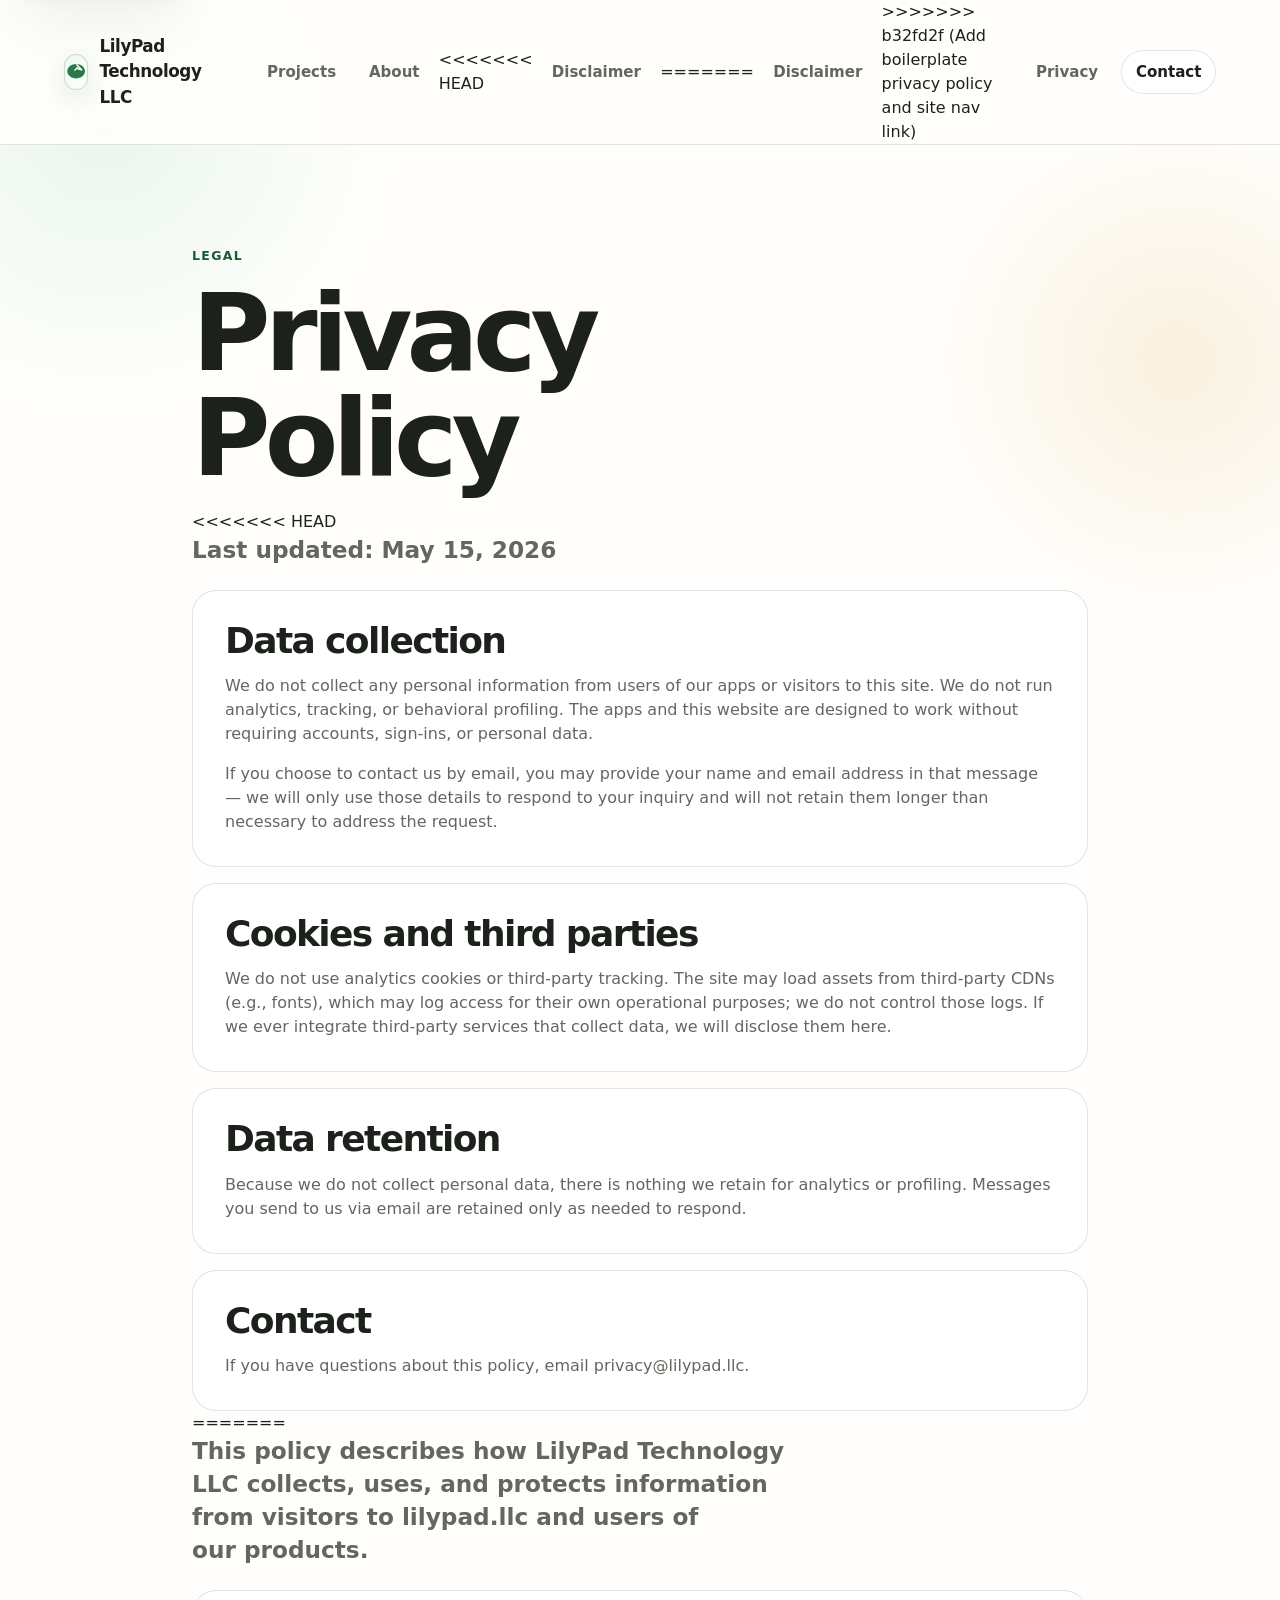
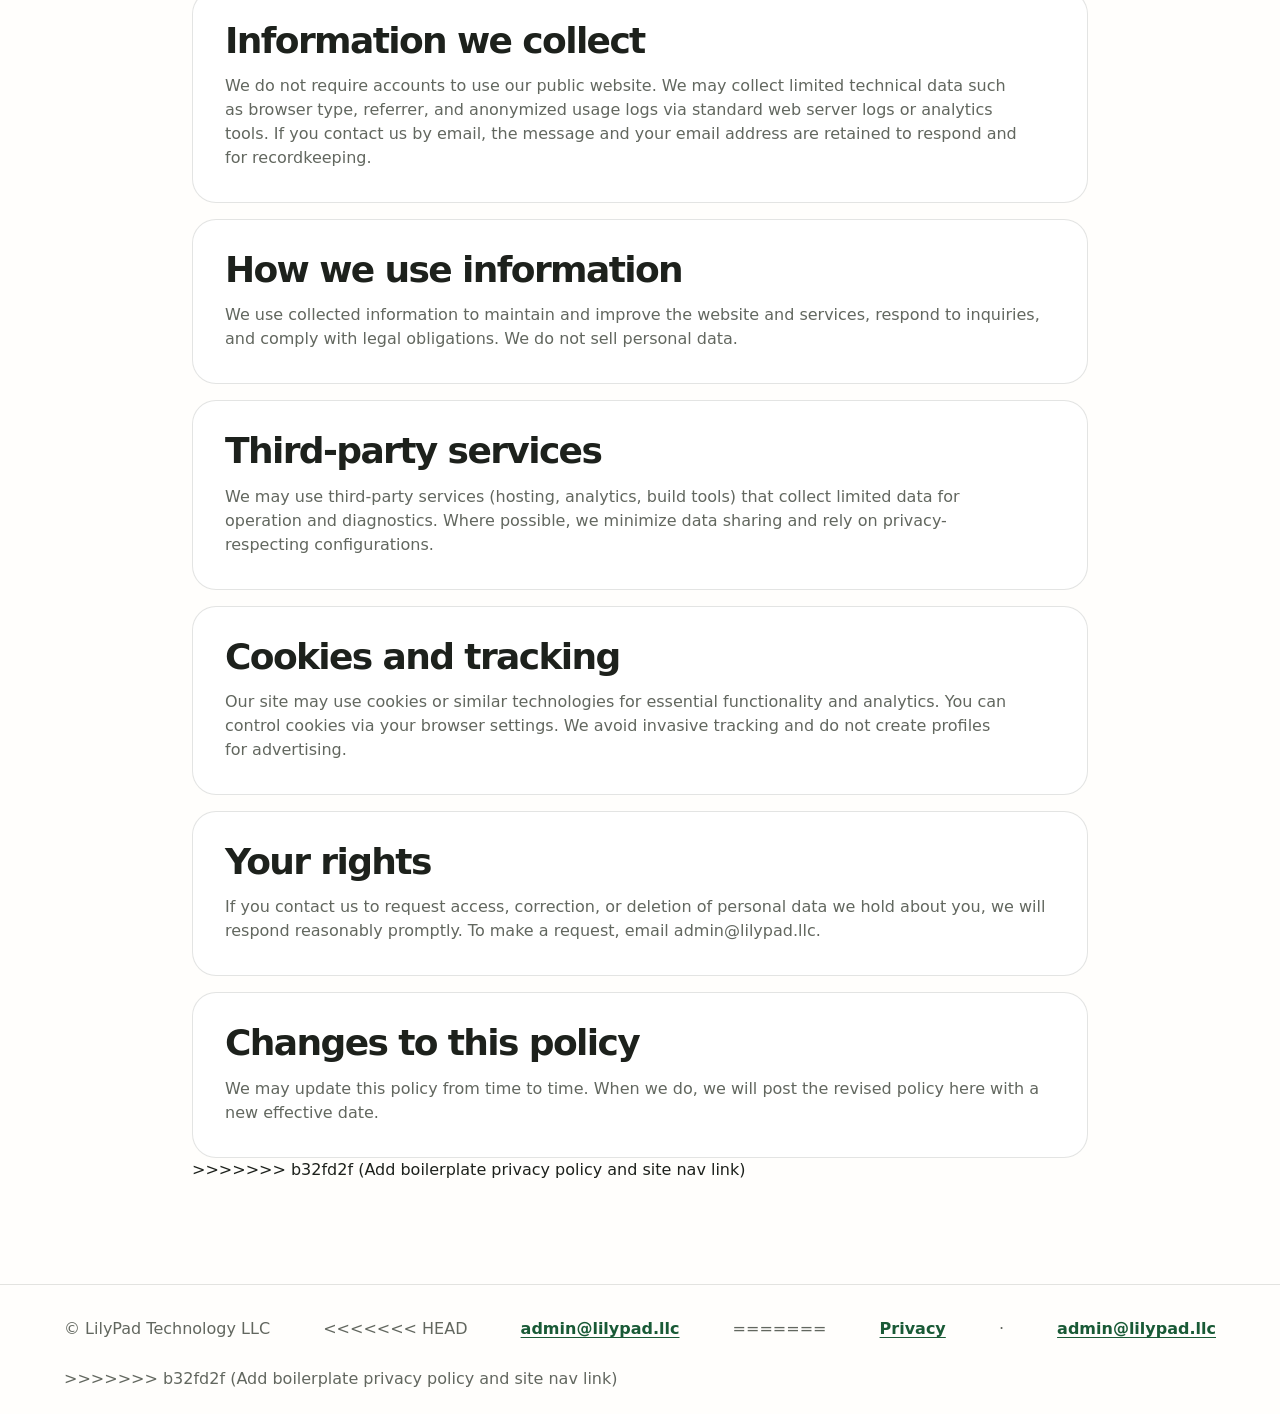
==== privacy/index.html @ e0110380 "k" ====
<!doctype html>
<html lang="en">
<head>
  <meta charset="utf-8" />
  <meta name="viewport" content="width=device-width, initial-scale=1" />
  <title>Privacy Policy — LilyPad Technology LLC</title>
  <meta name="description" content="Privacy policy for LilyPad Technology LLC." />
  <link rel="canonical" href="https://lilypad.llc/privacy/" />
  <link rel="stylesheet" href="/css/style.css" />
</head>
<body>
  <a class="skip-link" href="#main">Skip to content</a>

  <header class="site-header" aria-label="Site header">
    <div class="container header-inner">
      <a class="brand" href="/" aria-label="LilyPad Technology LLC home">
        <span class="brand-mark" aria-hidden="true">
          <svg viewBox="0 0 48 48" role="img" focusable="false">
            <path d="M24 6c10.49 0 19 6.94 19 15.5S34.49 37 24 37 5 30.06 5 21.5 13.51 6 24 6Z" />
            <path d="M25.5 7.5 36 18.25c-4.84.17-8.17-1.28-10-4.35-.87 2.03-2.47 3.75-4.8 5.16" />
            <circle cx="16.75" cy="23.25" r="2.4" />
          </svg>
        </span>
        <span>LilyPad Technology LLC</span>
      </a>
      <nav class="site-nav" aria-label="Primary navigation">
        <a href="/#portfolio">Projects</a>
        <a href="/#about">About</a>
<<<<<<< HEAD
        <a href="/#disclaimer">Disclaimer</a>
=======
        <a href="/disclaimer/">Disclaimer</a>
>>>>>>> b32fd2f (Add boilerplate privacy policy and site nav link)
        <a href="/privacy/">Privacy</a>
        <a class="nav-contact" href="mailto:admin@lilypad.llc">Contact</a>
      </nav>
    </div>
  </header>

  <main id="main">
    <article class="section project-detail">
      <div class="container readable-page">
        <p class="eyebrow">Legal</p>
        <h1>Privacy Policy</h1>
<<<<<<< HEAD
        <p class="hero-lede">Last updated: May 15, 2026</p>

        <section class="legal-section" aria-labelledby="collection-title">
          <h2 id="collection-title">Data collection</h2>
          <p>We do not collect any personal information from users of our apps or visitors to this site. We do not run analytics, tracking, or behavioral profiling. The apps and this website are designed to work without requiring accounts, sign-ins, or personal data.</p>
          <p>If you choose to contact us by email, you may provide your name and email address in that message — we will only use those details to respond to your inquiry and will not retain them longer than necessary to address the request.</p>
        </section>

        <section class="legal-section" aria-labelledby="cookies-title">
          <h2 id="cookies-title">Cookies and third parties</h2>
          <p>We do not use analytics cookies or third-party tracking. The site may load assets from third-party CDNs (e.g., fonts), which may log access for their own operational purposes; we do not control those logs. If we ever integrate third-party services that collect data, we will disclose them here.</p>
        </section>

        <section class="legal-section" aria-labelledby="retention-title">
          <h2 id="retention-title">Data retention</h2>
          <p>Because we do not collect personal data, there is nothing we retain for analytics or profiling. Messages you send to us via email are retained only as needed to respond.</p>
        </section>

        <section class="legal-section" aria-labelledby="contact-title">
          <h2 id="contact-title">Contact</h2>
          <p>If you have questions about this policy, email privacy@lilypad.llc.</p>
        </section>
=======
        <p class="hero-lede">This policy describes how LilyPad Technology LLC collects, uses, and protects information from visitors to lilypad.llc and users of our products.</p>

        <section class="legal-section" aria-labelledby="collection-title">
          <h2 id="collection-title">Information we collect</h2>
          <p>We do not require accounts to use our public website. We may collect limited technical data such as browser type, referrer, and anonymized usage logs via standard web server logs or analytics tools. If you contact us by email, the message and your email address are retained to respond and for recordkeeping.</p>
        </section>

        <section class="legal-section" aria-labelledby="use-title">
          <h2 id="use-title">How we use information</h2>
          <p>We use collected information to maintain and improve the website and services, respond to inquiries, and comply with legal obligations. We do not sell personal data.</p>
        </section>

        <section class="legal-section" aria-labelledby="third-title">
          <h2 id="third-title">Third-party services</h2>
          <p>We may use third-party services (hosting, analytics, build tools) that collect limited data for operation and diagnostics. Where possible, we minimize data sharing and rely on privacy-respecting configurations.</p>
        </section>

        <section class="legal-section" aria-labelledby="cookies-title">
          <h2 id="cookies-title">Cookies and tracking</h2>
          <p>Our site may use cookies or similar technologies for essential functionality and analytics. You can control cookies via your browser settings. We avoid invasive tracking and do not create profiles for advertising.</p>
        </section>

        <section class="legal-section" aria-labelledby="rights-title">
          <h2 id="rights-title">Your rights</h2>
          <p>If you contact us to request access, correction, or deletion of personal data we hold about you, we will respond reasonably promptly. To make a request, email admin@lilypad.llc.</p>
        </section>

        <section class="legal-section" aria-labelledby="changes-title">
          <h2 id="changes-title">Changes to this policy</h2>
          <p>We may update this policy from time to time. When we do, we will post the revised policy here with a new effective date.</p>
        </section>

>>>>>>> b32fd2f (Add boilerplate privacy policy and site nav link)
      </div>
    </article>
  </main>

  <footer class="site-footer">
    <div class="container footer-inner">
      <p>© <span aria-label="LilyPad Technology LLC">LilyPad Technology LLC</span></p>
<<<<<<< HEAD
      <a href="mailto:admin@lilypad.llc">admin@lilypad.llc</a>
=======
      <a href="/privacy/">Privacy</a> · <a href="mailto:admin@lilypad.llc">admin@lilypad.llc</a>
>>>>>>> b32fd2f (Add boilerplate privacy policy and site nav link)
    </div>
  </footer>
</body>
</html>
---- css/style.css ----
:root {
  color-scheme: light;
  --bg: #fffefc;
  --surface: #ffffff;
  --surface-warm: #f6f5f1;
  --surface-green: #eef7ef;
  --ink: #1d211c;
  --muted: #62675f;
  --soft: #8a9085;
  --border: rgba(29, 33, 28, 0.12);
  --border-strong: rgba(29, 33, 28, 0.2);
  --accent: #287a4b;
  --accent-strong: #195a36;
  --accent-soft: #e8f5eb;
  --gold: #d8a431;
  --focus: #0b6fcb;
  --shadow: 0 18px 60px rgba(29, 33, 28, 0.08), 0 6px 24px rgba(29, 33, 28, 0.06), 0 1px 2px rgba(29, 33, 28, 0.08);
  --radius-sm: 0.5rem;
  --radius-md: 1rem;
  --radius-lg: 1.5rem;
  --container: 72rem;
}

* {
  box-sizing: border-box;
}

html {
  background: var(--bg);
  color: var(--ink);
  font-family: ui-sans-serif, system-ui, -apple-system, BlinkMacSystemFont, "Segoe UI", Roboto, Helvetica, Arial, sans-serif;
  line-height: 1.5;
  scroll-behavior: smooth;
}

body {
  margin: 0;
  min-width: 20rem;
  background:
    radial-gradient(circle at 8% 4%, rgba(232, 245, 235, 0.9), transparent 18rem),
    radial-gradient(circle at 92% 12%, rgba(216, 164, 49, 0.14), transparent 16rem),
    var(--bg);
  color: var(--ink);
  text-rendering: optimizeLegibility;
  -webkit-font-smoothing: antialiased;
}

img,
svg {
  max-width: 100%;
}

a {
  color: var(--accent-strong);
  text-underline-offset: 0.18em;
  text-decoration-thickness: 0.08em;
}

a:hover {
  color: var(--accent);
}

a:focus-visible,
button:focus-visible {
  outline: 3px solid var(--focus);
  outline-offset: 3px;
  border-radius: var(--radius-sm);
}

::selection {
  background: #d7f1dd;
  color: var(--ink);
}

.skip-link {
  position: absolute;
  left: 1rem;
  top: 1rem;
  z-index: 20;
  transform: translateY(-150%);
  border: 1px solid var(--border-strong);
  border-radius: 999px;
  background: var(--surface);
  color: var(--ink);
  padding: 0.75rem 1rem;
  font-weight: 700;
  text-decoration: none;
  box-shadow: var(--shadow);
}

.skip-link:focus {
  transform: translateY(0);
}

.container {
  width: min(100% - 2rem, var(--container));
  margin-inline: auto;
}

.site-header {
  border-bottom: 1px solid var(--border);
  background: rgba(255, 254, 252, 0.86);
  backdrop-filter: blur(18px);
}

.header-inner,
.footer-inner {
  display: flex;
  align-items: center;
  justify-content: space-between;
  gap: 1rem;
}

.header-inner {
  min-height: 4.75rem;
}

.brand {
  display: inline-flex;
  align-items: center;
  gap: 0.7rem;
  min-height: 2.75rem;
  color: var(--ink);
  font-size: 1.05rem;
  font-weight: 800;
  letter-spacing: -0.025em;
  text-decoration: none;
}

.brand-mark {
  display: grid;
  width: 2.25rem;
  height: 2.25rem;
  place-items: center;
  border: 1px solid rgba(40, 122, 75, 0.24);
  border-radius: 0.8rem;
  background: linear-gradient(145deg, #eef8ef, #ffffff);
  box-shadow: 0 8px 22px rgba(40, 122, 75, 0.12);
}

.brand-mark svg {
  width: 1.55rem;
  height: 1.55rem;
}

.brand-mark path:first-child,
.brand-mark circle {
  fill: var(--accent);
}

.brand-mark path:nth-child(2) {
  fill: none;
  stroke: var(--surface);
  stroke-linecap: round;
  stroke-linejoin: round;
  stroke-width: 3;
}

.site-nav {
  display: flex;
  align-items: center;
  gap: 0.35rem;
}

.site-nav a {
  display: inline-flex;
  align-items: center;
  min-height: 2.75rem;
  border-radius: 999px;
  color: var(--muted);
  font-size: 0.94rem;
  font-weight: 700;
  padding: 0 0.85rem;
  text-decoration: none;
}

.site-nav a:hover {
  background: rgba(40, 122, 75, 0.08);
  color: var(--accent-strong);
}

.site-nav .nav-contact {
  margin-left: 0.25rem;
  border: 1px solid var(--border);
  background: var(--surface);
  color: var(--ink);
}

.section {
  padding: clamp(4rem, 8vw, 7.5rem) 0;
}

.section-warm {
  background: var(--surface-warm);
  border-block: 1px solid var(--border);
}

.hero {
  padding-top: clamp(4rem, 9vw, 8.5rem);
}

.hero-grid {
  display: grid;
  grid-template-columns: minmax(0, 1.02fr) minmax(20rem, 0.78fr);
  gap: clamp(2rem, 5vw, 5rem);
  align-items: center;
}

.eyebrow {
  margin: 0 0 0.85rem;
  color: var(--accent-strong);
  font-size: 0.78rem;
  font-weight: 800;
  letter-spacing: 0.11em;
  text-transform: uppercase;
}

h1,
h2,
h3,
p {
  margin-top: 0;
}

h1,
h2 {
  color: var(--ink);
  letter-spacing: -0.055em;
  line-height: 0.98;
  text-wrap: balance;
}

h1 {
  max-width: 11ch;
  margin-bottom: 1.25rem;
  font-size: clamp(3.25rem, 10vw, 6.7rem);
}

h2 {
  margin-bottom: 1rem;
  font-size: clamp(2.2rem, 5.4vw, 4.45rem);
}

h3 {
  margin-bottom: 0.6rem;
  color: var(--ink);
  font-size: clamp(1.25rem, 2vw, 1.55rem);
  letter-spacing: -0.03em;
  line-height: 1.15;
}

.hero-lede {
  max-width: 39rem;
  color: var(--muted);
  font-size: clamp(1.15rem, 2.2vw, 1.45rem);
  font-weight: 560;
  line-height: 1.42;
  text-wrap: pretty;
}

.hero-actions {
  display: flex;
  flex-wrap: wrap;
  gap: 0.75rem;
  margin-top: 2rem;
}

.button {
  display: inline-flex;
  align-items: center;
  justify-content: center;
  min-height: 2.9rem;
  border: 1px solid transparent;
  border-radius: 999px;
  padding: 0.75rem 1rem;
  font-weight: 800;
  line-height: 1;
  text-decoration: none;
  transition: transform 160ms ease, background-color 160ms ease, border-color 160ms ease, color 160ms ease;
}

.button:hover {
  transform: translateY(-1px);
}

.button-primary {
  background: var(--accent);
  color: #ffffff;
  box-shadow: 0 10px 24px rgba(40, 122, 75, 0.18);
}

.button-primary:hover {
  background: var(--accent-strong);
  color: #ffffff;
}

.button-secondary {
  border-color: var(--border-strong);
  background: rgba(255, 255, 255, 0.74);
  color: var(--ink);
}

.button-secondary:hover {
  background: var(--surface);
  color: var(--ink);
}

.hero-card {
  overflow: hidden;
  border: 1px solid var(--border);
  border-radius: var(--radius-lg);
  background: var(--surface);
  box-shadow: var(--shadow);
}

.card-topline {
  display: flex;
  align-items: center;
  gap: 0.55rem;
  min-height: 3.3rem;
  border-bottom: 1px solid var(--border);
  color: var(--muted);
  font-size: 0.9rem;
  font-weight: 720;
  padding: 0 1rem;
}

.status-dot {
  width: 0.62rem;
  height: 0.62rem;
  border-radius: 999px;
  background: var(--accent);
  box-shadow: 0 0 0 0.28rem rgba(40, 122, 75, 0.14);
}

.pond-art {
  display: block;
  width: 100%;
  height: auto;
}

.ripple {
  fill: none;
  stroke: rgba(25, 90, 54, 0.15);
  stroke-linecap: round;
  stroke-width: 6;
}

.pad {
  fill: #4a9a63;
  stroke: rgba(25, 90, 54, 0.22);
  stroke-width: 2;
}

.pad-two {
  fill: #62ae73;
}

.pad-three {
  fill: #367d50;
}

.cut {
  fill: none;
  stroke: #eaf6ec;
  stroke-linecap: round;
  stroke-width: 12;
}

.accent {
  fill: var(--gold);
  opacity: 0.9;
}

.accent-small {
  opacity: 0.72;
}

.section-heading {
  max-width: 45rem;
  margin-bottom: 2rem;
}

.section-heading p:not(.eyebrow) {
  color: var(--muted);
  font-size: 1.08rem;
}

.project-grid {
  display: grid;
  grid-template-columns: repeat(2, minmax(0, 1fr));
  gap: 1rem;
}

.project-card,
.principle {
  border: 1px solid var(--border);
  border-radius: var(--radius-md);
  background: var(--surface);
}

.project-card {
  position: relative;
  min-height: 17rem;
  padding: clamp(1.25rem, 3vw, 2rem);
  transition: transform 180ms ease, box-shadow 180ms ease, border-color 180ms ease;
}

.project-card:hover {
  transform: translateY(-2px);
  border-color: rgba(40, 122, 75, 0.32);
  box-shadow: var(--shadow);
}

.project-card h3 a {
  color: var(--ink);
  text-decoration: none;
}

.project-card h3 a::after {
  content: "";
  position: absolute;
  inset: 0;
  border-radius: var(--radius-md);
}

.project-card h3 a:focus-visible {
  outline: none;
}

.project-card:focus-within {
  outline: 3px solid var(--focus);
  outline-offset: 3px;
}

.project-card p,
.principle p,
.disclaimer-card p,
.legal-section p {
  color: var(--muted);
  text-wrap: pretty;
}

.project-meta {
  display: inline-flex;
  margin-bottom: 2.4rem;
  border-radius: 999px;
  background: var(--accent-soft);
  color: var(--accent-strong);
  padding: 0.35rem 0.65rem;
  font-size: 0.78rem;
  font-weight: 800;
  letter-spacing: 0.04em;
  text-transform: uppercase;
}

.project-link {
  display: inline-flex;
  margin-top: 1rem;
  color: var(--accent-strong);
  font-weight: 800;
}

.project-actions {
  position: relative;
  z-index: 1;
  display: flex;
  flex-wrap: wrap;
  gap: 0.5rem 0.75rem;
  align-items: center;
  margin-top: 1.2rem;
}

.inline-link {
  display: inline-flex;
  align-items: center;
  min-height: 2.25rem;
  border-radius: 999px;
  background: var(--accent-soft);
  color: var(--accent-strong);
  font-size: 0.92rem;
  font-weight: 800;
  padding: 0.3rem 0.75rem;
  text-decoration: none;
}

.inline-link:hover {
  background: #d7f1dd;
  color: var(--accent-strong);
}

.project-note {
  display: inline-flex;
  align-items: center;
  min-height: 2.25rem;
  border: 1px solid var(--border);
  border-radius: 999px;
  color: var(--muted);
  font-size: 0.9rem;
  font-weight: 700;
  padding: 0.3rem 0.75rem;
}

.section-compact {
  padding-block: clamp(3rem, 6vw, 5rem);
}

.disclaimer-card,
.readable-page {
  max-width: 56rem;
}

.disclaimer-card,
.legal-section {
  border: 1px solid var(--border);
  border-radius: var(--radius-lg);
  background: var(--surface);
  box-shadow: var(--shadow);
  padding: clamp(1.35rem, 3vw, 2rem);
}

.disclaimer-card h2,
.legal-section h2 {
  font-size: clamp(1.55rem, 3vw, 2.25rem);
  letter-spacing: -0.045em;
}

.disclaimer-card p:last-child,
.legal-section p:last-child {
  margin-bottom: 0;
}

.legal-section {
  margin-top: 1rem;
  box-shadow: none;
}

.detail-list {
  color: var(--muted);
  margin: 1.25rem 0 0;
  padding-left: 1.15rem;
}

.detail-list li + li {
  margin-top: 0.45rem;
}

.approach-grid {
  display: grid;
  grid-template-columns: minmax(0, 0.72fr) minmax(0, 1fr);
  gap: clamp(2rem, 5vw, 4rem);
}

.principles {
  display: grid;
  gap: 1rem;
}

.principle {
  padding: 1.35rem;
}

.principle h3 {
  font-size: 1.18rem;
}

.principle p {
  margin-bottom: 0;
}

.project-detail h1 {
  max-width: 10ch;
}

.detail-grid {
  display: grid;
  grid-template-columns: minmax(0, 0.9fr) minmax(18rem, 0.7fr);
  gap: clamp(2rem, 5vw, 4rem);
  align-items: start;
}

.detail-card {
  border: 1px solid var(--border);
  border-radius: var(--radius-lg);
  background: var(--surface);
  box-shadow: var(--shadow);
  padding: clamp(1.35rem, 3vw, 2rem);
}

.detail-card h2 {
  font-size: clamp(1.75rem, 3vw, 2.4rem);
  letter-spacing: -0.045em;
}

.detail-card p {
  color: var(--muted);
  margin-bottom: 0;
}

.site-footer {
  border-top: 1px solid var(--border);
  color: var(--muted);
  padding: 1.4rem 0;
}

.footer-inner {
  flex-wrap: wrap;
}

.footer-inner p {
  margin: 0;
}

.footer-inner a {
  min-height: 2.75rem;
  align-items: center;
  display: inline-flex;
  font-weight: 700;
}

@media (max-width: 760px) {
  .container {
    width: min(100% - 1.25rem, var(--container));
  }

  .header-inner {
    align-items: flex-start;
    flex-direction: column;
    gap: 0.65rem;
    padding: 1rem 0;
  }

  .site-nav {
    width: 100%;
    overflow-x: auto;
    padding-bottom: 0.15rem;
  }

  .site-nav a {
    flex: 0 0 auto;
  }

  .hero-grid,
  .project-grid,
  .approach-grid,
  .detail-grid {
    grid-template-columns: 1fr;
  }

  .brand {
    font-size: 0.98rem;
  }

  .site-nav {
    gap: 0.2rem;
  }

  .hero {
    padding-top: 3.25rem;
  }

  h1 {
    max-width: 10ch;
  }

  .project-card {
    min-height: 14rem;
  }
}

@media (max-width: 440px) {
  .hero-actions,
  .button {
    width: 100%;
  }

  .site-nav a {
    padding-inline: 0.72rem;
  }
}

@media (prefers-reduced-motion: reduce) {
  *,
  *::before,
  *::after {
    animation-duration: 0.01ms !important;
    animation-iteration-count: 1 !important;
    scroll-behavior: auto !important;
    transition-duration: 0.01ms !important;
  }
}
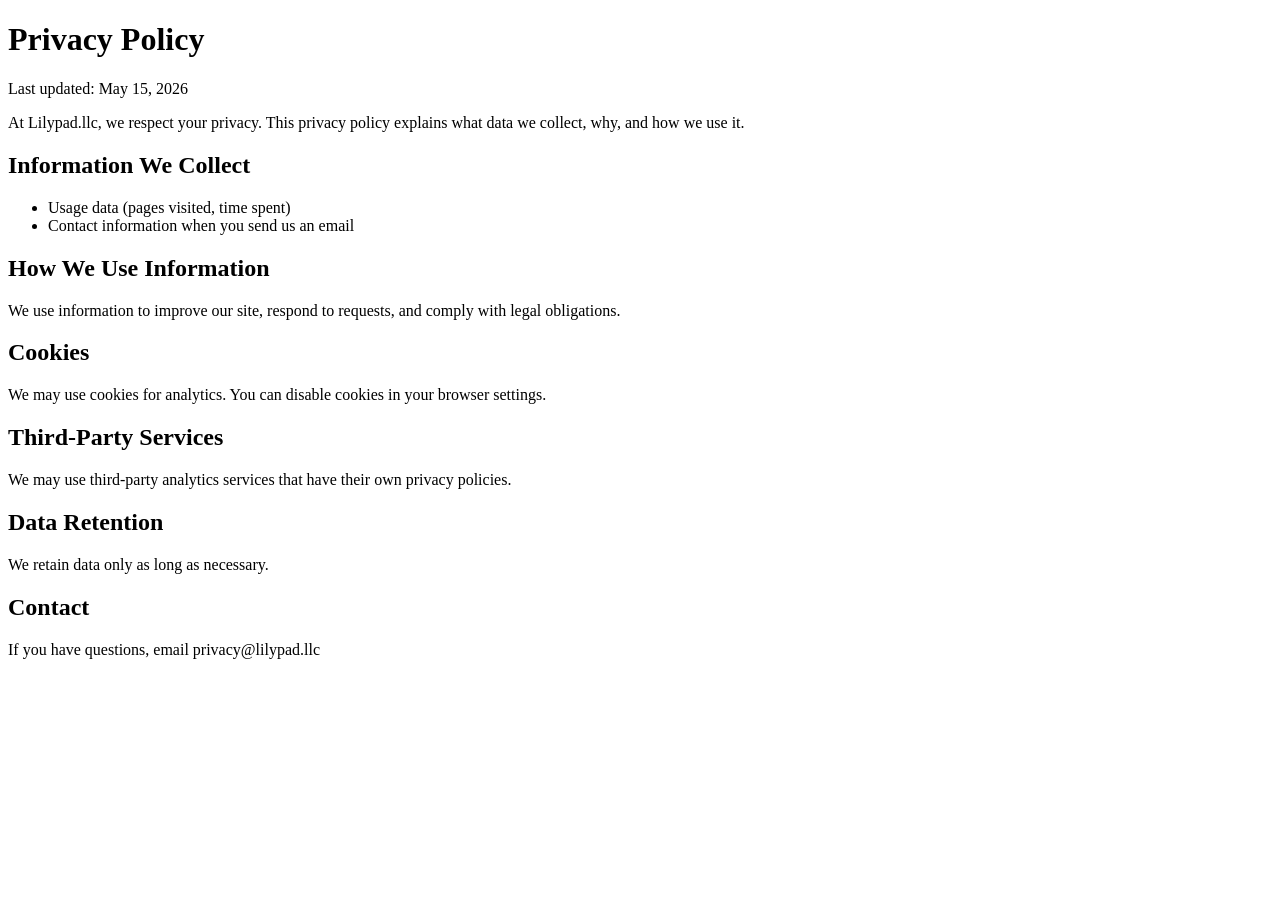
==== commit 012aaef5: "Add boilerplate privacy policy page" ====
--- a/privacy/index.html
+++ b/privacy/index.html
@@ -1,117 +1,28 @@
 <!doctype html>
-<html lang="en">
+<html>
 <head>
-  <meta charset="utf-8" />
-  <meta name="viewport" content="width=device-width, initial-scale=1" />
-  <title>Privacy Policy — LilyPad Technology LLC</title>
-  <meta name="description" content="Privacy policy for LilyPad Technology LLC." />
-  <link rel="canonical" href="https://lilypad.llc/privacy/" />
-  <link rel="stylesheet" href="/css/style.css" />
+  <meta charset="utf-8">
+  <title>Privacy Policy - Lilypad.llc</title>
+  <meta name="description" content="Privacy policy for Lilypad.llc">
 </head>
 <body>
-  <a class="skip-link" href="#main">Skip to content</a>
-
-  <header class="site-header" aria-label="Site header">
-    <div class="container header-inner">
-      <a class="brand" href="/" aria-label="LilyPad Technology LLC home">
-        <span class="brand-mark" aria-hidden="true">
-          <svg viewBox="0 0 48 48" role="img" focusable="false">
-            <path d="M24 6c10.49 0 19 6.94 19 15.5S34.49 37 24 37 5 30.06 5 21.5 13.51 6 24 6Z" />
-            <path d="M25.5 7.5 36 18.25c-4.84.17-8.17-1.28-10-4.35-.87 2.03-2.47 3.75-4.8 5.16" />
-            <circle cx="16.75" cy="23.25" r="2.4" />
-          </svg>
-        </span>
-        <span>LilyPad Technology LLC</span>
-      </a>
-      <nav class="site-nav" aria-label="Primary navigation">
-        <a href="/#portfolio">Projects</a>
-        <a href="/#about">About</a>
-<<<<<<< HEAD
-        <a href="/#disclaimer">Disclaimer</a>
-=======
-        <a href="/disclaimer/">Disclaimer</a>
->>>>>>> b32fd2f (Add boilerplate privacy policy and site nav link)
-        <a href="/privacy/">Privacy</a>
-        <a class="nav-contact" href="mailto:admin@lilypad.llc">Contact</a>
-      </nav>
-    </div>
-  </header>
-
-  <main id="main">
-    <article class="section project-detail">
-      <div class="container readable-page">
-        <p class="eyebrow">Legal</p>
-        <h1>Privacy Policy</h1>
-<<<<<<< HEAD
-        <p class="hero-lede">Last updated: May 15, 2026</p>
-
-        <section class="legal-section" aria-labelledby="collection-title">
-          <h2 id="collection-title">Data collection</h2>
-          <p>We do not collect any personal information from users of our apps or visitors to this site. We do not run analytics, tracking, or behavioral profiling. The apps and this website are designed to work without requiring accounts, sign-ins, or personal data.</p>
-          <p>If you choose to contact us by email, you may provide your name and email address in that message — we will only use those details to respond to your inquiry and will not retain them longer than necessary to address the request.</p>
-        </section>
-
-        <section class="legal-section" aria-labelledby="cookies-title">
-          <h2 id="cookies-title">Cookies and third parties</h2>
-          <p>We do not use analytics cookies or third-party tracking. The site may load assets from third-party CDNs (e.g., fonts), which may log access for their own operational purposes; we do not control those logs. If we ever integrate third-party services that collect data, we will disclose them here.</p>
-        </section>
-
-        <section class="legal-section" aria-labelledby="retention-title">
-          <h2 id="retention-title">Data retention</h2>
-          <p>Because we do not collect personal data, there is nothing we retain for analytics or profiling. Messages you send to us via email are retained only as needed to respond.</p>
-        </section>
-
-        <section class="legal-section" aria-labelledby="contact-title">
-          <h2 id="contact-title">Contact</h2>
-          <p>If you have questions about this policy, email privacy@lilypad.llc.</p>
-        </section>
-=======
-        <p class="hero-lede">This policy describes how LilyPad Technology LLC collects, uses, and protects information from visitors to lilypad.llc and users of our products.</p>
-
-        <section class="legal-section" aria-labelledby="collection-title">
-          <h2 id="collection-title">Information we collect</h2>
-          <p>We do not require accounts to use our public website. We may collect limited technical data such as browser type, referrer, and anonymized usage logs via standard web server logs or analytics tools. If you contact us by email, the message and your email address are retained to respond and for recordkeeping.</p>
-        </section>
-
-        <section class="legal-section" aria-labelledby="use-title">
-          <h2 id="use-title">How we use information</h2>
-          <p>We use collected information to maintain and improve the website and services, respond to inquiries, and comply with legal obligations. We do not sell personal data.</p>
-        </section>
-
-        <section class="legal-section" aria-labelledby="third-title">
-          <h2 id="third-title">Third-party services</h2>
-          <p>We may use third-party services (hosting, analytics, build tools) that collect limited data for operation and diagnostics. Where possible, we minimize data sharing and rely on privacy-respecting configurations.</p>
-        </section>
-
-        <section class="legal-section" aria-labelledby="cookies-title">
-          <h2 id="cookies-title">Cookies and tracking</h2>
-          <p>Our site may use cookies or similar technologies for essential functionality and analytics. You can control cookies via your browser settings. We avoid invasive tracking and do not create profiles for advertising.</p>
-        </section>
-
-        <section class="legal-section" aria-labelledby="rights-title">
-          <h2 id="rights-title">Your rights</h2>
-          <p>If you contact us to request access, correction, or deletion of personal data we hold about you, we will respond reasonably promptly. To make a request, email admin@lilypad.llc.</p>
-        </section>
-
-        <section class="legal-section" aria-labelledby="changes-title">
-          <h2 id="changes-title">Changes to this policy</h2>
-          <p>We may update this policy from time to time. When we do, we will post the revised policy here with a new effective date.</p>
-        </section>
-
->>>>>>> b32fd2f (Add boilerplate privacy policy and site nav link)
-      </div>
-    </article>
-  </main>
-
-  <footer class="site-footer">
-    <div class="container footer-inner">
-      <p>© <span aria-label="LilyPad Technology LLC">LilyPad Technology LLC</span></p>
-<<<<<<< HEAD
-      <a href="mailto:admin@lilypad.llc">admin@lilypad.llc</a>
-=======
-      <a href="/privacy/">Privacy</a> · <a href="mailto:admin@lilypad.llc">admin@lilypad.llc</a>
->>>>>>> b32fd2f (Add boilerplate privacy policy and site nav link)
-    </div>
-  </footer>
+  <h1>Privacy Policy</h1>
+  <p>Last updated: May 15, 2026</p>
+  <p>At Lilypad.llc, we respect your privacy. This privacy policy explains what data we collect, why, and how we use it.</p>
+  <h2>Information We Collect</h2>
+  <ul>
+    <li>Usage data (pages visited, time spent)</li>
+    <li>Contact information when you send us an email</li>
+  </ul>
+  <h2>How We Use Information</h2>
+  <p>We use information to improve our site, respond to requests, and comply with legal obligations.</p>
+  <h2>Cookies</h2>
+  <p>We may use cookies for analytics. You can disable cookies in your browser settings.</p>
+  <h2>Third-Party Services</h2>
+  <p>We may use third-party analytics services that have their own privacy policies.</p>
+  <h2>Data Retention</h2>
+  <p>We retain data only as long as necessary.</p>
+  <h2>Contact</h2>
+  <p>If you have questions, email privacy@lilypad.llc</p>
 </body>
 </html>
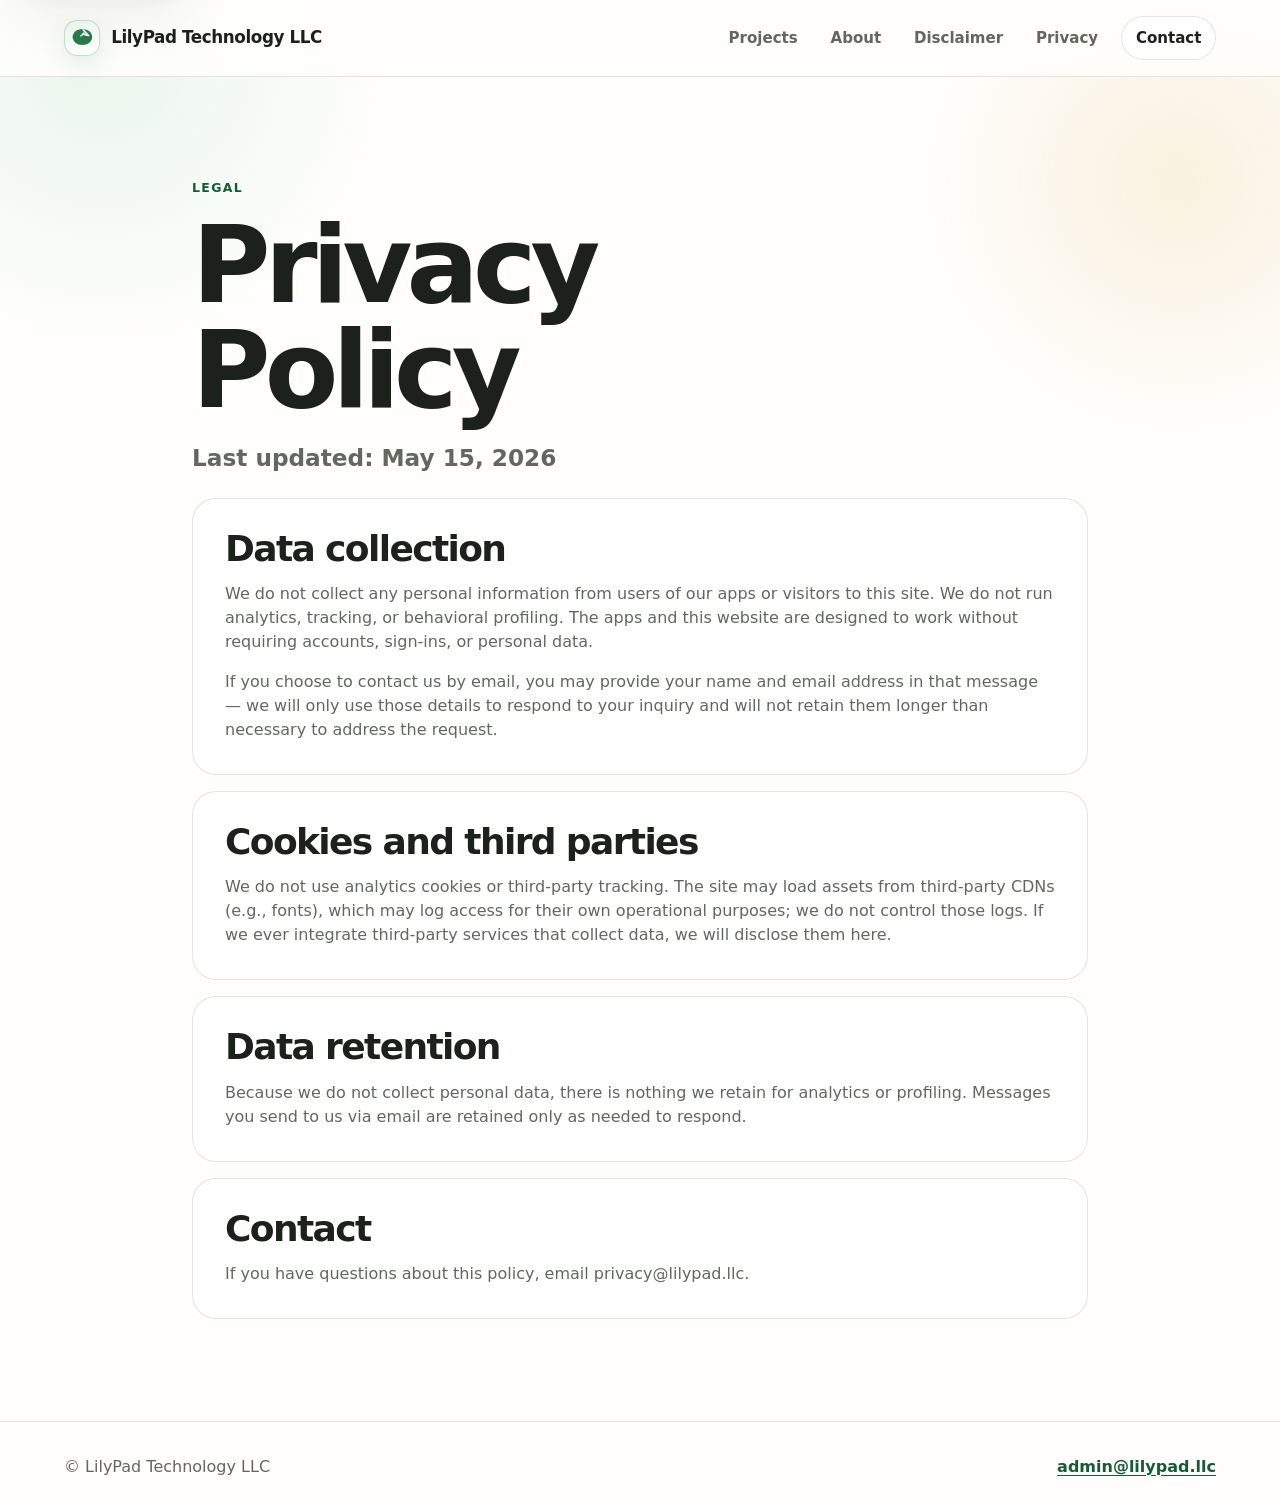
==== commit ef417e2b: "Add privacy page and navigation link; policy declares no data collection" ====
--- a/privacy/index.html
+++ b/privacy/index.html
@@ -1,28 +1,74 @@
 <!doctype html>
-<html>
+<html lang="en">
 <head>
-  <meta charset="utf-8">
-  <title>Privacy Policy - Lilypad.llc</title>
-  <meta name="description" content="Privacy policy for Lilypad.llc">
+  <meta charset="utf-8" />
+  <meta name="viewport" content="width=device-width, initial-scale=1" />
+  <title>Privacy Policy — LilyPad Technology LLC</title>
+  <meta name="description" content="Privacy policy for LilyPad Technology LLC." />
+  <link rel="canonical" href="https://lilypad.llc/privacy/" />
+  <link rel="stylesheet" href="/css/style.css" />
 </head>
 <body>
-  <h1>Privacy Policy</h1>
-  <p>Last updated: May 15, 2026</p>
-  <p>At Lilypad.llc, we respect your privacy. This privacy policy explains what data we collect, why, and how we use it.</p>
-  <h2>Information We Collect</h2>
-  <ul>
-    <li>Usage data (pages visited, time spent)</li>
-    <li>Contact information when you send us an email</li>
-  </ul>
-  <h2>How We Use Information</h2>
-  <p>We use information to improve our site, respond to requests, and comply with legal obligations.</p>
-  <h2>Cookies</h2>
-  <p>We may use cookies for analytics. You can disable cookies in your browser settings.</p>
-  <h2>Third-Party Services</h2>
-  <p>We may use third-party analytics services that have their own privacy policies.</p>
-  <h2>Data Retention</h2>
-  <p>We retain data only as long as necessary.</p>
-  <h2>Contact</h2>
-  <p>If you have questions, email privacy@lilypad.llc</p>
+  <a class="skip-link" href="#main">Skip to content</a>
+
+  <header class="site-header" aria-label="Site header">
+    <div class="container header-inner">
+      <a class="brand" href="/" aria-label="LilyPad Technology LLC home">
+        <span class="brand-mark" aria-hidden="true">
+          <svg viewBox="0 0 48 48" role="img" focusable="false">
+            <path d="M24 6c10.49 0 19 6.94 19 15.5S34.49 37 24 37 5 30.06 5 21.5 13.51 6 24 6Z" />
+            <path d="M25.5 7.5 36 18.25c-4.84.17-8.17-1.28-10-4.35-.87 2.03-2.47 3.75-4.8 5.16" />
+            <circle cx="16.75" cy="23.25" r="2.4" />
+          </svg>
+        </span>
+        <span>LilyPad Technology LLC</span>
+      </a>
+      <nav class="site-nav" aria-label="Primary navigation">
+        <a href="/#portfolio">Projects</a>
+        <a href="/#about">About</a>
+        <a href="/#disclaimer">Disclaimer</a>
+        <a href="/privacy/">Privacy</a>
+        <a class="nav-contact" href="mailto:admin@lilypad.llc">Contact</a>
+      </nav>
+    </div>
+  </header>
+
+  <main id="main">
+    <article class="section project-detail">
+      <div class="container readable-page">
+        <p class="eyebrow">Legal</p>
+        <h1>Privacy Policy</h1>
+        <p class="hero-lede">Last updated: May 15, 2026</p>
+
+        <section class="legal-section" aria-labelledby="collection-title">
+          <h2 id="collection-title">Data collection</h2>
+          <p>We do not collect any personal information from users of our apps or visitors to this site. We do not run analytics, tracking, or behavioral profiling. The apps and this website are designed to work without requiring accounts, sign-ins, or personal data.</p>
+          <p>If you choose to contact us by email, you may provide your name and email address in that message — we will only use those details to respond to your inquiry and will not retain them longer than necessary to address the request.</p>
+        </section>
+
+        <section class="legal-section" aria-labelledby="cookies-title">
+          <h2 id="cookies-title">Cookies and third parties</h2>
+          <p>We do not use analytics cookies or third-party tracking. The site may load assets from third-party CDNs (e.g., fonts), which may log access for their own operational purposes; we do not control those logs. If we ever integrate third-party services that collect data, we will disclose them here.</p>
+        </section>
+
+        <section class="legal-section" aria-labelledby="retention-title">
+          <h2 id="retention-title">Data retention</h2>
+          <p>Because we do not collect personal data, there is nothing we retain for analytics or profiling. Messages you send to us via email are retained only as needed to respond.</p>
+        </section>
+
+        <section class="legal-section" aria-labelledby="contact-title">
+          <h2 id="contact-title">Contact</h2>
+          <p>If you have questions about this policy, email privacy@lilypad.llc.</p>
+        </section>
+      </div>
+    </article>
+  </main>
+
+  <footer class="site-footer">
+    <div class="container footer-inner">
+      <p>© <span aria-label="LilyPad Technology LLC">LilyPad Technology LLC</span></p>
+      <a href="mailto:admin@lilypad.llc">admin@lilypad.llc</a>
+    </div>
+  </footer>
 </body>
 </html>
--- a/css/style.css
+++ b/css/style.css
@@ -0,0 +1,691 @@
+:root {
+  color-scheme: light;
+  --bg: #fffefc;
+  --surface: #ffffff;
+  --surface-warm: #f6f5f1;
+  --surface-green: #eef7ef;
+  --ink: #1d211c;
+  --muted: #62675f;
+  --soft: #8a9085;
+  --border: rgba(29, 33, 28, 0.12);
+  --border-strong: rgba(29, 33, 28, 0.2);
+  --accent: #287a4b;
+  --accent-strong: #195a36;
+  --accent-soft: #e8f5eb;
+  --gold: #d8a431;
+  --focus: #0b6fcb;
+  --shadow: 0 18px 60px rgba(29, 33, 28, 0.08), 0 6px 24px rgba(29, 33, 28, 0.06), 0 1px 2px rgba(29, 33, 28, 0.08);
+  --radius-sm: 0.5rem;
+  --radius-md: 1rem;
+  --radius-lg: 1.5rem;
+  --container: 72rem;
+}
+
+* {
+  box-sizing: border-box;
+}
+
+html {
+  background: var(--bg);
+  color: var(--ink);
+  font-family: ui-sans-serif, system-ui, -apple-system, BlinkMacSystemFont, "Segoe UI", Roboto, Helvetica, Arial, sans-serif;
+  line-height: 1.5;
+  scroll-behavior: smooth;
+}
+
+body {
+  margin: 0;
+  min-width: 20rem;
+  background:
+    radial-gradient(circle at 8% 4%, rgba(232, 245, 235, 0.9), transparent 18rem),
+    radial-gradient(circle at 92% 12%, rgba(216, 164, 49, 0.14), transparent 16rem),
+    var(--bg);
+  color: var(--ink);
+  text-rendering: optimizeLegibility;
+  -webkit-font-smoothing: antialiased;
+}
+
+img,
+svg {
+  max-width: 100%;
+}
+
+a {
+  color: var(--accent-strong);
+  text-underline-offset: 0.18em;
+  text-decoration-thickness: 0.08em;
+}
+
+a:hover {
+  color: var(--accent);
+}
+
+a:focus-visible,
+button:focus-visible {
+  outline: 3px solid var(--focus);
+  outline-offset: 3px;
+  border-radius: var(--radius-sm);
+}
+
+::selection {
+  background: #d7f1dd;
+  color: var(--ink);
+}
+
+.skip-link {
+  position: absolute;
+  left: 1rem;
+  top: 1rem;
+  z-index: 20;
+  transform: translateY(-150%);
+  border: 1px solid var(--border-strong);
+  border-radius: 999px;
+  background: var(--surface);
+  color: var(--ink);
+  padding: 0.75rem 1rem;
+  font-weight: 700;
+  text-decoration: none;
+  box-shadow: var(--shadow);
+}
+
+.skip-link:focus {
+  transform: translateY(0);
+}
+
+.container {
+  width: min(100% - 2rem, var(--container));
+  margin-inline: auto;
+}
+
+.site-header {
+  border-bottom: 1px solid var(--border);
+  background: rgba(255, 254, 252, 0.86);
+  backdrop-filter: blur(18px);
+}
+
+.header-inner,
+.footer-inner {
+  display: flex;
+  align-items: center;
+  justify-content: space-between;
+  gap: 1rem;
+}
+
+.header-inner {
+  min-height: 4.75rem;
+}
+
+.brand {
+  display: inline-flex;
+  align-items: center;
+  gap: 0.7rem;
+  min-height: 2.75rem;
+  color: var(--ink);
+  font-size: 1.05rem;
+  font-weight: 800;
+  letter-spacing: -0.025em;
+  text-decoration: none;
+}
+
+.brand-mark {
+  display: grid;
+  width: 2.25rem;
+  height: 2.25rem;
+  place-items: center;
+  border: 1px solid rgba(40, 122, 75, 0.24);
+  border-radius: 0.8rem;
+  background: linear-gradient(145deg, #eef8ef, #ffffff);
+  box-shadow: 0 8px 22px rgba(40, 122, 75, 0.12);
+}
+
+.brand-mark svg {
+  width: 1.55rem;
+  height: 1.55rem;
+}
+
+.brand-mark path:first-child,
+.brand-mark circle {
+  fill: var(--accent);
+}
+
+.brand-mark path:nth-child(2) {
+  fill: none;
+  stroke: var(--surface);
+  stroke-linecap: round;
+  stroke-linejoin: round;
+  stroke-width: 3;
+}
+
+.site-nav {
+  display: flex;
+  align-items: center;
+  gap: 0.35rem;
+}
+
+.site-nav a {
+  display: inline-flex;
+  align-items: center;
+  min-height: 2.75rem;
+  border-radius: 999px;
+  color: var(--muted);
+  font-size: 0.94rem;
+  font-weight: 700;
+  padding: 0 0.85rem;
+  text-decoration: none;
+}
+
+.site-nav a:hover {
+  background: rgba(40, 122, 75, 0.08);
+  color: var(--accent-strong);
+}
+
+.site-nav .nav-contact {
+  margin-left: 0.25rem;
+  border: 1px solid var(--border);
+  background: var(--surface);
+  color: var(--ink);
+}
+
+.section {
+  padding: clamp(4rem, 8vw, 7.5rem) 0;
+}
+
+.section-warm {
+  background: var(--surface-warm);
+  border-block: 1px solid var(--border);
+}
+
+.hero {
+  padding-top: clamp(4rem, 9vw, 8.5rem);
+}
+
+.hero-grid {
+  display: grid;
+  grid-template-columns: minmax(0, 1.02fr) minmax(20rem, 0.78fr);
+  gap: clamp(2rem, 5vw, 5rem);
+  align-items: center;
+}
+
+.eyebrow {
+  margin: 0 0 0.85rem;
+  color: var(--accent-strong);
+  font-size: 0.78rem;
+  font-weight: 800;
+  letter-spacing: 0.11em;
+  text-transform: uppercase;
+}
+
+h1,
+h2,
+h3,
+p {
+  margin-top: 0;
+}
+
+h1,
+h2 {
+  color: var(--ink);
+  letter-spacing: -0.055em;
+  line-height: 0.98;
+  text-wrap: balance;
+}
+
+h1 {
+  max-width: 11ch;
+  margin-bottom: 1.25rem;
+  font-size: clamp(3.25rem, 10vw, 6.7rem);
+}
+
+h2 {
+  margin-bottom: 1rem;
+  font-size: clamp(2.2rem, 5.4vw, 4.45rem);
+}
+
+h3 {
+  margin-bottom: 0.6rem;
+  color: var(--ink);
+  font-size: clamp(1.25rem, 2vw, 1.55rem);
+  letter-spacing: -0.03em;
+  line-height: 1.15;
+}
+
+.hero-lede {
+  max-width: 39rem;
+  color: var(--muted);
+  font-size: clamp(1.15rem, 2.2vw, 1.45rem);
+  font-weight: 560;
+  line-height: 1.42;
+  text-wrap: pretty;
+}
+
+.hero-actions {
+  display: flex;
+  flex-wrap: wrap;
+  gap: 0.75rem;
+  margin-top: 2rem;
+}
+
+.button {
+  display: inline-flex;
+  align-items: center;
+  justify-content: center;
+  min-height: 2.9rem;
+  border: 1px solid transparent;
+  border-radius: 999px;
+  padding: 0.75rem 1rem;
+  font-weight: 800;
+  line-height: 1;
+  text-decoration: none;
+  transition: transform 160ms ease, background-color 160ms ease, border-color 160ms ease, color 160ms ease;
+}
+
+.button:hover {
+  transform: translateY(-1px);
+}
+
+.button-primary {
+  background: var(--accent);
+  color: #ffffff;
+  box-shadow: 0 10px 24px rgba(40, 122, 75, 0.18);
+}
+
+.button-primary:hover {
+  background: var(--accent-strong);
+  color: #ffffff;
+}
+
+.button-secondary {
+  border-color: var(--border-strong);
+  background: rgba(255, 255, 255, 0.74);
+  color: var(--ink);
+}
+
+.button-secondary:hover {
+  background: var(--surface);
+  color: var(--ink);
+}
+
+.hero-card {
+  overflow: hidden;
+  border: 1px solid var(--border);
+  border-radius: var(--radius-lg);
+  background: var(--surface);
+  box-shadow: var(--shadow);
+}
+
+.card-topline {
+  display: flex;
+  align-items: center;
+  gap: 0.55rem;
+  min-height: 3.3rem;
+  border-bottom: 1px solid var(--border);
+  color: var(--muted);
+  font-size: 0.9rem;
+  font-weight: 720;
+  padding: 0 1rem;
+}
+
+.status-dot {
+  width: 0.62rem;
+  height: 0.62rem;
+  border-radius: 999px;
+  background: var(--accent);
+  box-shadow: 0 0 0 0.28rem rgba(40, 122, 75, 0.14);
+}
+
+.pond-art {
+  display: block;
+  width: 100%;
+  height: auto;
+}
+
+.ripple {
+  fill: none;
+  stroke: rgba(25, 90, 54, 0.15);
+  stroke-linecap: round;
+  stroke-width: 6;
+}
+
+.pad {
+  fill: #4a9a63;
+  stroke: rgba(25, 90, 54, 0.22);
+  stroke-width: 2;
+}
+
+.pad-two {
+  fill: #62ae73;
+}
+
+.pad-three {
+  fill: #367d50;
+}
+
+.cut {
+  fill: none;
+  stroke: #eaf6ec;
+  stroke-linecap: round;
+  stroke-width: 12;
+}
+
+.accent {
+  fill: var(--gold);
+  opacity: 0.9;
+}
+
+.accent-small {
+  opacity: 0.72;
+}
+
+.section-heading {
+  max-width: 45rem;
+  margin-bottom: 2rem;
+}
+
+.section-heading p:not(.eyebrow) {
+  color: var(--muted);
+  font-size: 1.08rem;
+}
+
+.project-grid {
+  display: grid;
+  grid-template-columns: repeat(2, minmax(0, 1fr));
+  gap: 1rem;
+}
+
+.project-card,
+.principle {
+  border: 1px solid var(--border);
+  border-radius: var(--radius-md);
+  background: var(--surface);
+}
+
+.project-card {
+  position: relative;
+  min-height: 17rem;
+  padding: clamp(1.25rem, 3vw, 2rem);
+  transition: transform 180ms ease, box-shadow 180ms ease, border-color 180ms ease;
+}
+
+.project-card:hover {
+  transform: translateY(-2px);
+  border-color: rgba(40, 122, 75, 0.32);
+  box-shadow: var(--shadow);
+}
+
+.project-card h3 a {
+  color: var(--ink);
+  text-decoration: none;
+}
+
+.project-card h3 a::after {
+  content: "";
+  position: absolute;
+  inset: 0;
+  border-radius: var(--radius-md);
+}
+
+.project-card h3 a:focus-visible {
+  outline: none;
+}
+
+.project-card:focus-within {
+  outline: 3px solid var(--focus);
+  outline-offset: 3px;
+}
+
+.project-card p,
+.principle p,
+.disclaimer-card p,
+.legal-section p {
+  color: var(--muted);
+  text-wrap: pretty;
+}
+
+.project-meta {
+  display: inline-flex;
+  margin-bottom: 2.4rem;
+  border-radius: 999px;
+  background: var(--accent-soft);
+  color: var(--accent-strong);
+  padding: 0.35rem 0.65rem;
+  font-size: 0.78rem;
+  font-weight: 800;
+  letter-spacing: 0.04em;
+  text-transform: uppercase;
+}
+
+.project-link {
+  display: inline-flex;
+  margin-top: 1rem;
+  color: var(--accent-strong);
+  font-weight: 800;
+}
+
+.project-actions {
+  position: relative;
+  z-index: 1;
+  display: flex;
+  flex-wrap: wrap;
+  gap: 0.5rem 0.75rem;
+  align-items: center;
+  margin-top: 1.2rem;
+}
+
+.inline-link {
+  display: inline-flex;
+  align-items: center;
+  min-height: 2.25rem;
+  border-radius: 999px;
+  background: var(--accent-soft);
+  color: var(--accent-strong);
+  font-size: 0.92rem;
+  font-weight: 800;
+  padding: 0.3rem 0.75rem;
+  text-decoration: none;
+}
+
+.inline-link:hover {
+  background: #d7f1dd;
+  color: var(--accent-strong);
+}
+
+.project-note {
+  display: inline-flex;
+  align-items: center;
+  min-height: 2.25rem;
+  border: 1px solid var(--border);
+  border-radius: 999px;
+  color: var(--muted);
+  font-size: 0.9rem;
+  font-weight: 700;
+  padding: 0.3rem 0.75rem;
+}
+
+.section-compact {
+  padding-block: clamp(3rem, 6vw, 5rem);
+}
+
+.disclaimer-card,
+.readable-page {
+  max-width: 56rem;
+}
+
+.disclaimer-card,
+.legal-section {
+  border: 1px solid var(--border);
+  border-radius: var(--radius-lg);
+  background: var(--surface);
+  box-shadow: var(--shadow);
+  padding: clamp(1.35rem, 3vw, 2rem);
+}
+
+.disclaimer-card h2,
+.legal-section h2 {
+  font-size: clamp(1.55rem, 3vw, 2.25rem);
+  letter-spacing: -0.045em;
+}
+
+.disclaimer-card p:last-child,
+.legal-section p:last-child {
+  margin-bottom: 0;
+}
+
+.legal-section {
+  margin-top: 1rem;
+  box-shadow: none;
+}
+
+.detail-list {
+  color: var(--muted);
+  margin: 1.25rem 0 0;
+  padding-left: 1.15rem;
+}
+
+.detail-list li + li {
+  margin-top: 0.45rem;
+}
+
+.approach-grid {
+  display: grid;
+  grid-template-columns: minmax(0, 0.72fr) minmax(0, 1fr);
+  gap: clamp(2rem, 5vw, 4rem);
+}
+
+.principles {
+  display: grid;
+  gap: 1rem;
+}
+
+.principle {
+  padding: 1.35rem;
+}
+
+.principle h3 {
+  font-size: 1.18rem;
+}
+
+.principle p {
+  margin-bottom: 0;
+}
+
+.project-detail h1 {
+  max-width: 10ch;
+}
+
+.detail-grid {
+  display: grid;
+  grid-template-columns: minmax(0, 0.9fr) minmax(18rem, 0.7fr);
+  gap: clamp(2rem, 5vw, 4rem);
+  align-items: start;
+}
+
+.detail-card {
+  border: 1px solid var(--border);
+  border-radius: var(--radius-lg);
+  background: var(--surface);
+  box-shadow: var(--shadow);
+  padding: clamp(1.35rem, 3vw, 2rem);
+}
+
+.detail-card h2 {
+  font-size: clamp(1.75rem, 3vw, 2.4rem);
+  letter-spacing: -0.045em;
+}
+
+.detail-card p {
+  color: var(--muted);
+  margin-bottom: 0;
+}
+
+.site-footer {
+  border-top: 1px solid var(--border);
+  color: var(--muted);
+  padding: 1.4rem 0;
+}
+
+.footer-inner {
+  flex-wrap: wrap;
+}
+
+.footer-inner p {
+  margin: 0;
+}
+
+.footer-inner a {
+  min-height: 2.75rem;
+  align-items: center;
+  display: inline-flex;
+  font-weight: 700;
+}
+
+@media (max-width: 760px) {
+  .container {
+    width: min(100% - 1.25rem, var(--container));
+  }
+
+  .header-inner {
+    align-items: flex-start;
+    flex-direction: column;
+    gap: 0.65rem;
+    padding: 1rem 0;
+  }
+
+  .site-nav {
+    width: 100%;
+    overflow-x: auto;
+    padding-bottom: 0.15rem;
+  }
+
+  .site-nav a {
+    flex: 0 0 auto;
+  }
+
+  .hero-grid,
+  .project-grid,
+  .approach-grid,
+  .detail-grid {
+    grid-template-columns: 1fr;
+  }
+
+  .brand {
+    font-size: 0.98rem;
+  }
+
+  .site-nav {
+    gap: 0.2rem;
+  }
+
+  .hero {
+    padding-top: 3.25rem;
+  }
+
+  h1 {
+    max-width: 10ch;
+  }
+
+  .project-card {
+    min-height: 14rem;
+  }
+}
+
+@media (max-width: 440px) {
+  .hero-actions,
+  .button {
+    width: 100%;
+  }
+
+  .site-nav a {
+    padding-inline: 0.72rem;
+  }
+}
+
+@media (prefers-reduced-motion: reduce) {
+  *,
+  *::before,
+  *::after {
+    animation-duration: 0.01ms !important;
+    animation-iteration-count: 1 !important;
+    scroll-behavior: auto !important;
+    transition-duration: 0.01ms !important;
+  }
+}
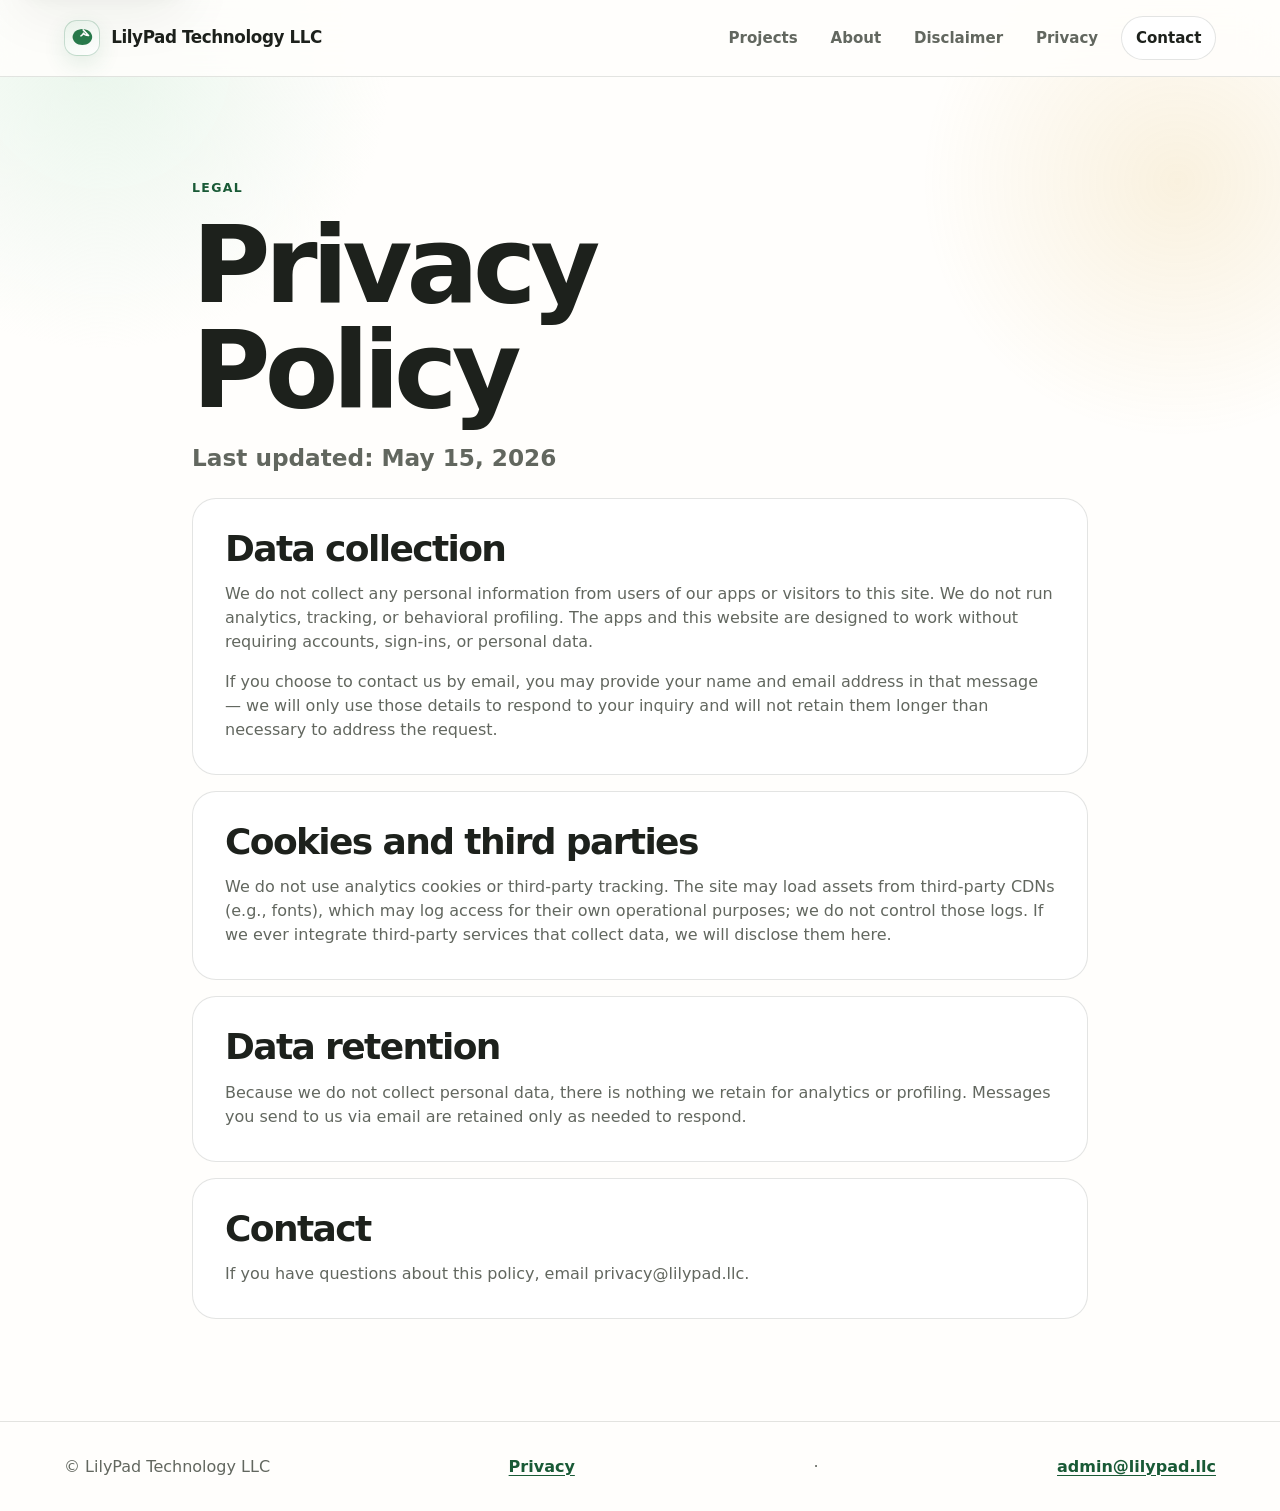
==== commit f485300c: "Resolve merge conflicts on privacy page; prefer current site copy and nav style" ====
--- a/privacy/index.html
+++ b/privacy/index.html
@@ -26,7 +26,7 @@
       <nav class="site-nav" aria-label="Primary navigation">
         <a href="/#portfolio">Projects</a>
         <a href="/#about">About</a>
-        <a href="/#disclaimer">Disclaimer</a>
+        <a href="/disclaimer/">Disclaimer</a>
         <a href="/privacy/">Privacy</a>
         <a class="nav-contact" href="mailto:admin@lilypad.llc">Contact</a>
       </nav>
@@ -67,7 +67,7 @@
   <footer class="site-footer">
     <div class="container footer-inner">
       <p>© <span aria-label="LilyPad Technology LLC">LilyPad Technology LLC</span></p>
-      <a href="mailto:admin@lilypad.llc">admin@lilypad.llc</a>
+      <a href="/privacy/">Privacy</a> · <a href="mailto:admin@lilypad.llc">admin@lilypad.llc</a>
     </div>
   </footer>
 </body>
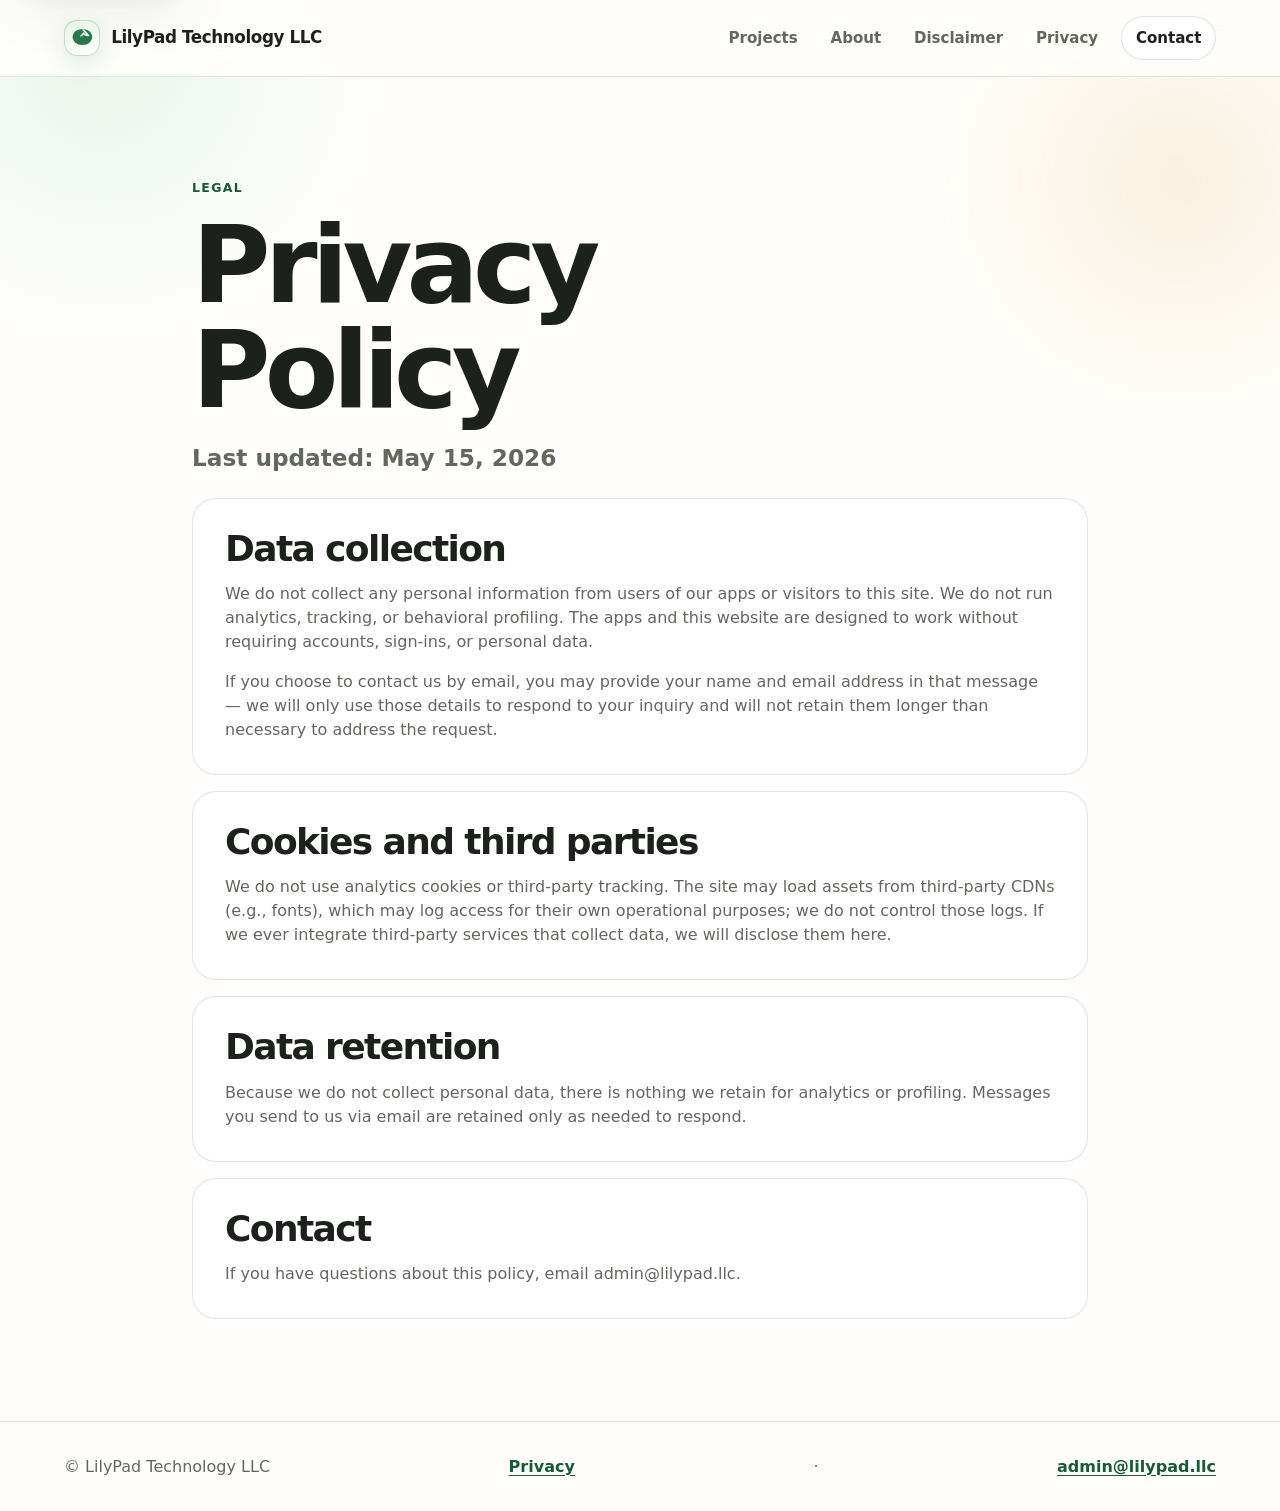
==== commit ee69cb85: "Update contact email in privacy policy section" ====
--- a/privacy/index.html
+++ b/privacy/index.html
@@ -58,7 +58,7 @@
 
         <section class="legal-section" aria-labelledby="contact-title">
           <h2 id="contact-title">Contact</h2>
-          <p>If you have questions about this policy, email privacy@lilypad.llc.</p>
+          <p>If you have questions about this policy, email admin@lilypad.llc.</p>
         </section>
       </div>
     </article>
